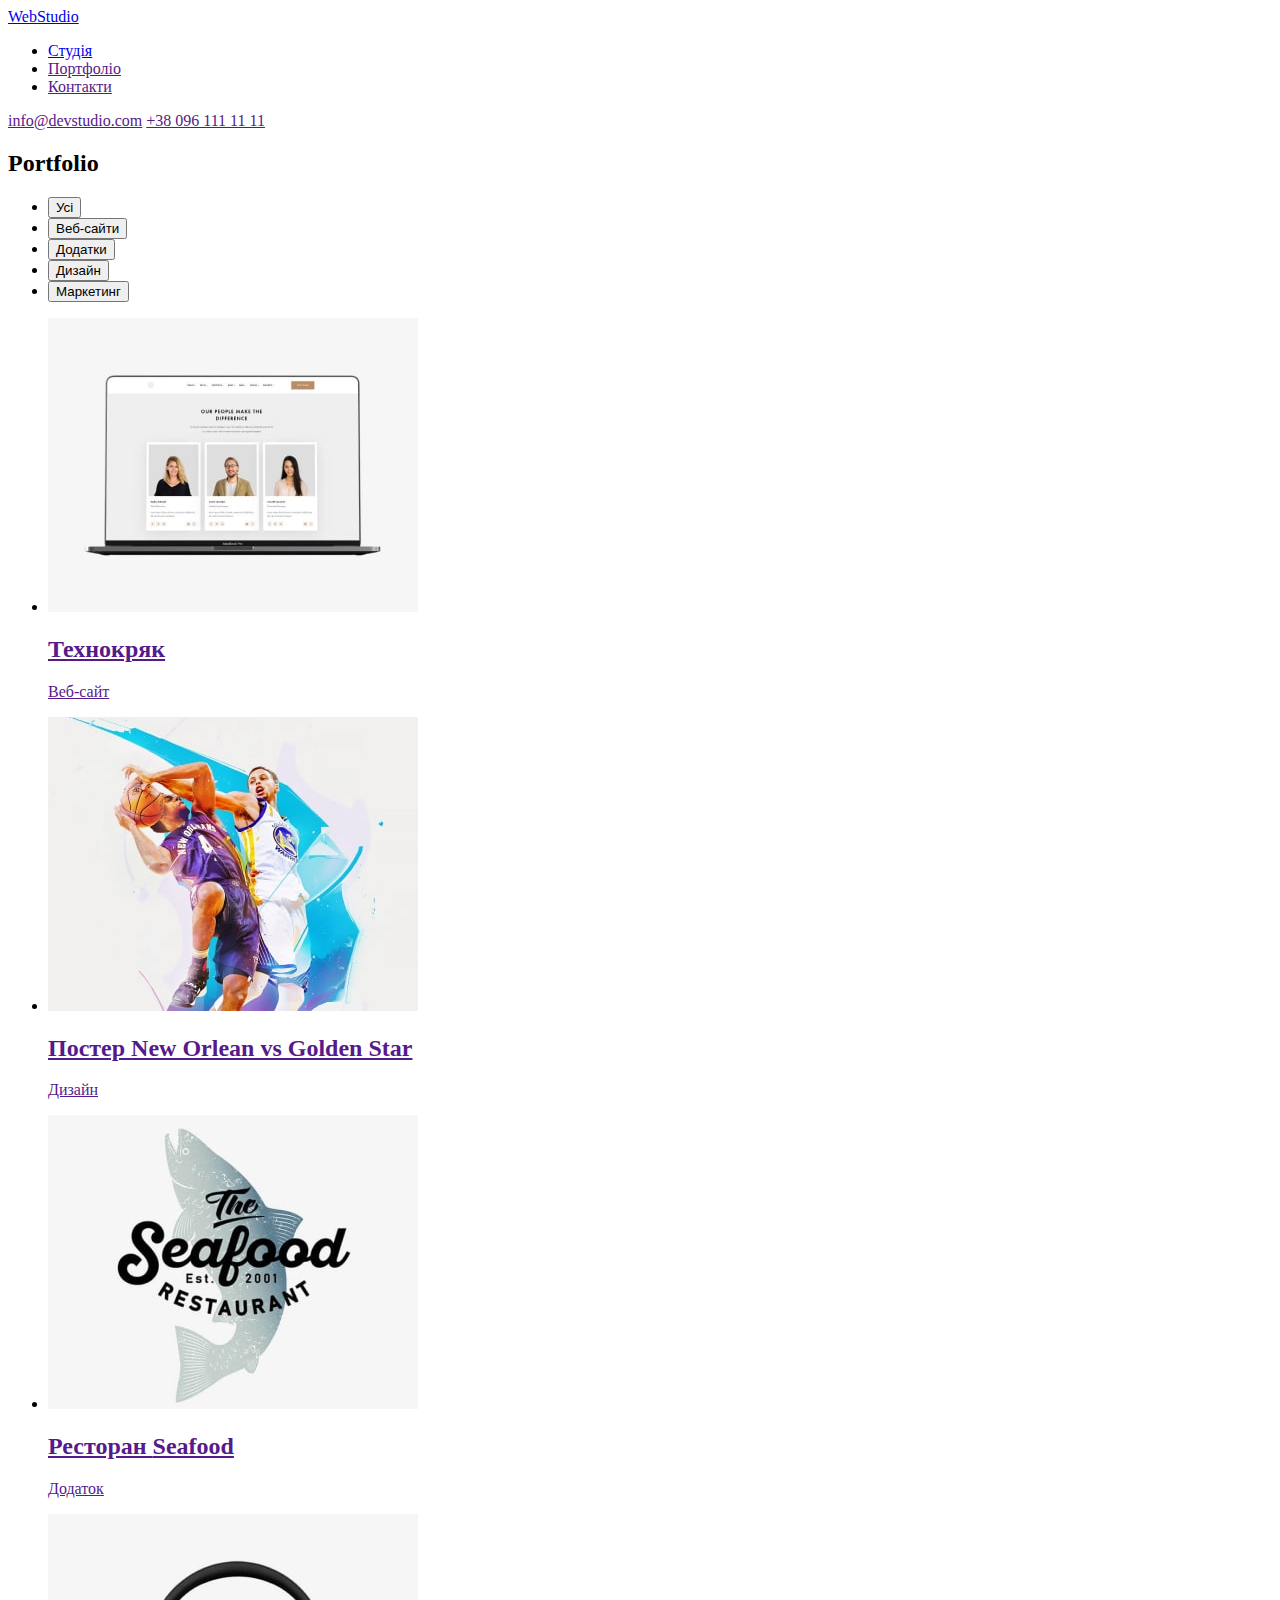
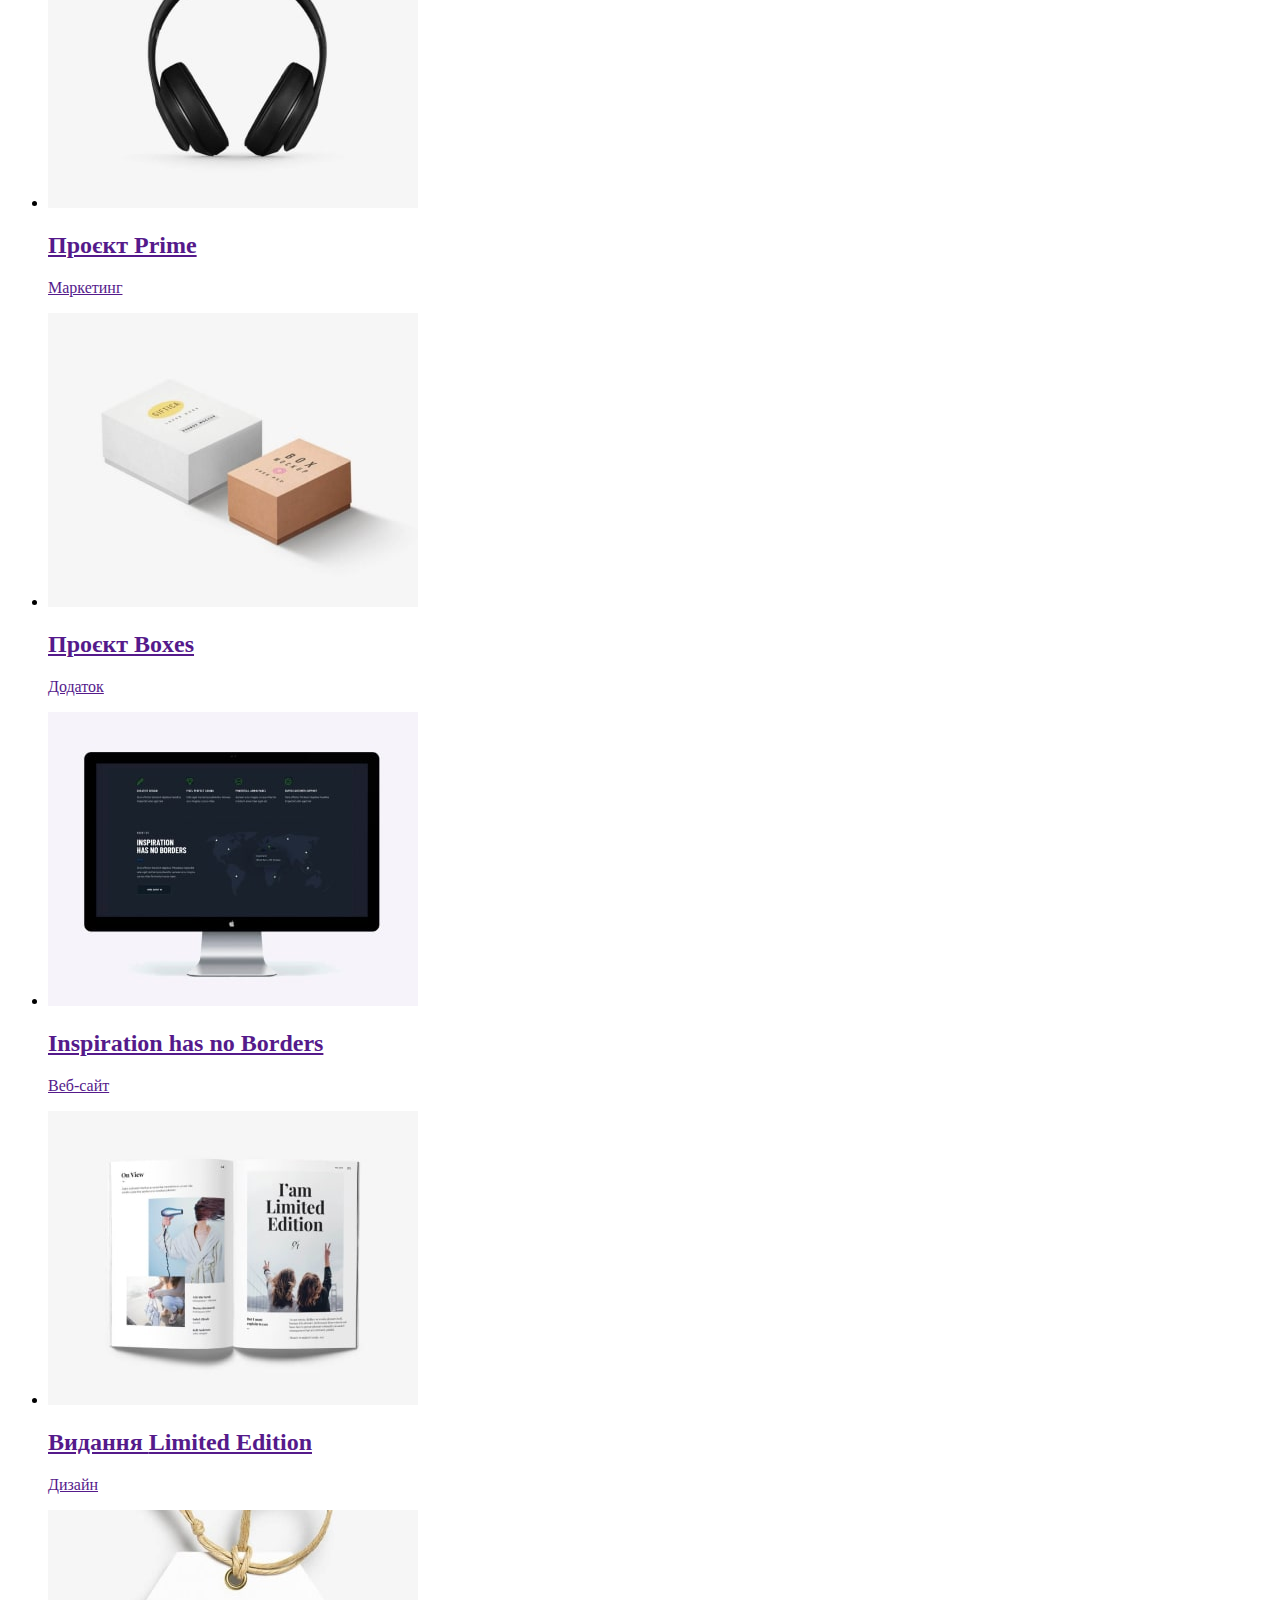
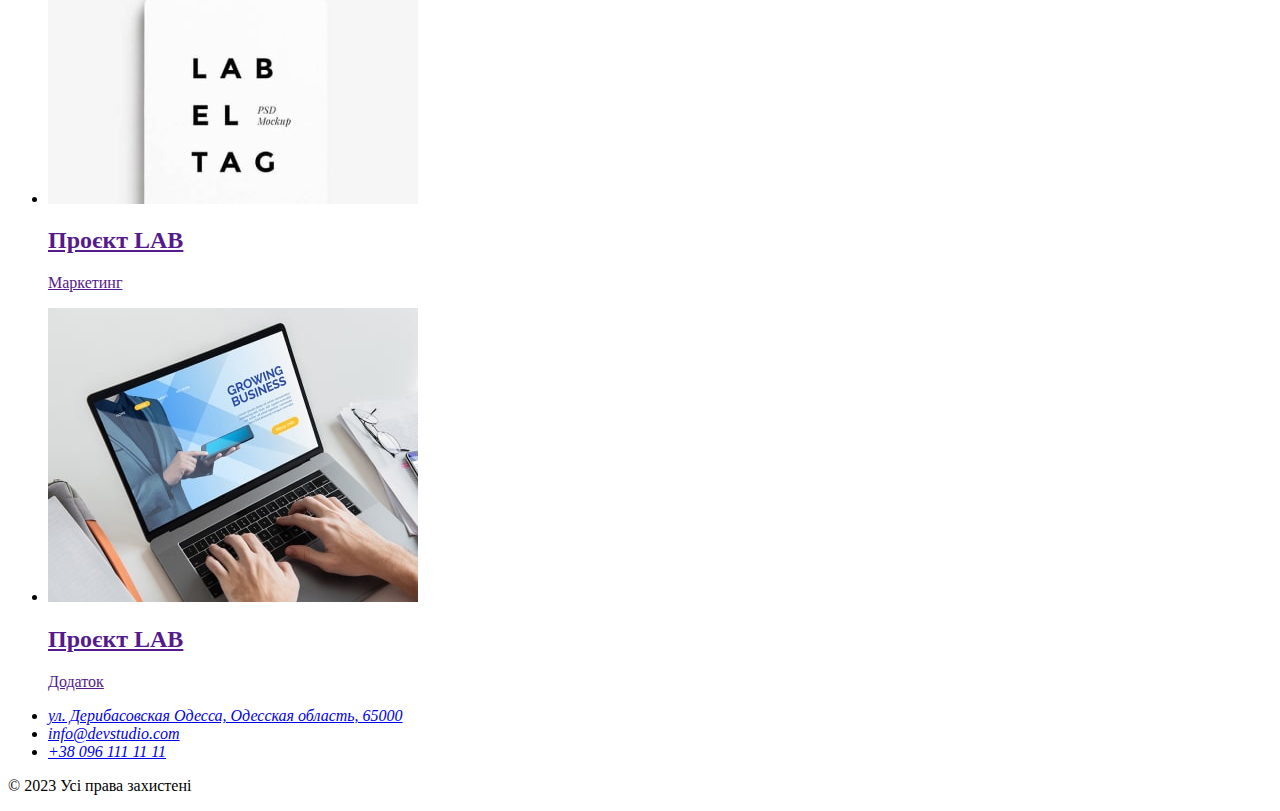
==== portfolio.html @ c4d416fd "Делает секцию Portfolio" ====
<!DOCTYPE html>
<html lang="uk">
  <head>
    <meta charset="UTF-8" />
    <meta http-equiv="X-UA-Compatible" content="IE=edge" />
    <meta name="viewport" content="width=device-width, initial-scale=1.0" />
    <title>Portfolio</title>
    <link rel="preconnect" href="https://fonts.googleapis.com" />
    <link rel="preconnect" href="https://fonts.gstatic.com" crossorigin />
    <link
      href="https://fonts.googleapis.com/css2?family=Raleway:wght@700&family=Roboto:wght@400;500;700;900&display=swap"
      rel="stylesheet"
    />
    <link rel="stylesheet" href="./styles/style.css" />
  </head>
  <body>
    <!-- Header -->
    <header class="header">
      <a href="./index.html">WebStudio</a>
      <nav>
        <ul>
          <li><a href="./index.html">Студія</a></li>
          <li><a href="">Портфоліо</a></li>
          <li><a href="">Контакти</a></li>
        </ul>
      </nav>
      <a href="">info@devstudio.com</a>
      <a href="">+38 096 111 11 11</a>
    </header>
    <!-- Main -->
    <main>
      <section class="portfolio">
        <h2 class="portfolio-title visually-hidden">Portfolio</h2>

        <ul class="portfolio-filter-list list">
          <li class="portfolio-filter-item">
            <button class="portfolio-filter-btn" type="button">Усі</button>
          </li>
          <li class="filter-item">
            <button class="filter-btn" type="button">Веб-сайти</button>
          </li>
          <li class="filter-item">
            <button class="filter-btn" type="button">Додатки</button>
          </li>
          <li class="filter-item">
            <button class="filter-btn" type="button">Дизайн</button>
          </li>
          <li class="filter-item">
            <button class="filter-btn" type="button">Маркетинг</button>
          </li>
        </ul>

        <ul class="portfolio-cards-list">
          <li class="portfolio-cards-item">
            <a href="" class="card-link">
              <img
                src="./images/portfolio/img-1.jpg"
                alt="Технокряк"
                class="card-img"
              />
              <h2 class="card-title">Технокряк</h2>
              <p class="card-text">Веб-сайт</p>
            </a>
          </li>
          <li class="portfolio-cards-item">
            <a href="" class="card-link">
              <img
                src="./images/portfolio/img-2.jpg"
                alt="New Orlean vs Golden Star"
                class="card-img"
              />
              <h2 class="card-title">
                Постер <span lang="en">New Orlean vs Golden Star</span>
              </h2>
              <p class="card-text">Дизайн</p>
            </a>
          </li>
          <li class="portfolio-cards-item">
            <a href="" class="card-link">
              <img
                src="./images/portfolio/img-3.jpg"
                alt="Ресторан Seafood"
                class="card-img"
              />
              <h2 class="card-title">
                Ресторан <span lang="en">Seafood</span>
              </h2>
              <p class="card-text">Додаток</p>
            </a>
          </li>
          <li class="portfolio-cards-item">
            <a href="" class="card-link">
              <img
                src="./images/portfolio/img-4.jpg"
                alt="Prime"
                class="card-img"
              />
              <h2 class="card-title">Проєкт <span lang="en">Prime</span></h2>
              <p class="card-text">Маркетинг</p>
            </a>
          </li>
          <li class="portfolio-cards-item">
            <a href="" class="card-link">
              <img
                src="./images/portfolio/img-5.jpg"
                alt="Проєкт Boxes"
                class="card-img"
              />
              <h2 class="card-title">Проєкт <span lang="en">Boxes</span></h2>
              <p class="card-text">Додаток</p>
            </a>
          </li>
          <li class="portfolio-cards-item">
            <a href="" class="card-link">
              <img
                src="./images/portfolio/img-6.jpg"
                alt="Inspiration has no Borders"
                class="card-img"
              />
              <h2 class="card-title">
                <span lang="en">Inspiration has no Borders</span>
              </h2>
              <p class="card-text">Веб-сайт</p>
            </a>
          </li>
          <li class="portfolio-cards-item">
            <a href="" class="card-link">
              <img
                src="./images/portfolio/img-7.jpg"
                alt="Видання Limited Edition"
                class="card-img"
              />
              <h2 class="card-title">
                Видання <span lang="en">Limited Edition</span>
              </h2>
              <p class="card-text">Дизайн</p>
            </a>
          </li>
          <li class="portfolio-cards-item">
            <a href="" class="card-link">
              <img
                src="./images/portfolio/img-8.jpg"
                alt="Проєкт LAB"
                class="card-img"
              />
              <h2 class="card-title">Проєкт <span lang="en">LAB</span></h2>
              <p class="card-text">Маркетинг</p>
            </a>
          </li>
          <li class="portfolio-cards-item">
            <a href="" class="card-link">
              <img
                src="./images/portfolio/img-9.jpg"
                alt="Проєкт LAB"
                class="card-img"
              />
              <h2 class="card-title"><span lang="en">Проєкт LAB</span></h2>
              <p class="card-text">Додаток</p>
            </a>
          </li>
        </ul>
      </section>
    </main>
    <!-- Footer -->
    <footer class="footer">
      <address>
        <ul>
          <li>
            <a
              href="https://goo.gl/maps/cPwKgXEgkE8QsZHY8?coh=178573&entry=tt"
              target="_blank"
              rel="noopener noreferrer nofollow"
              >ул. Дерибасовская Одесса, Одесская область, 65000</a
            >
          </li>
          <li><a href="mailto:info@devstudio.com">info@devstudio.com</a></li>
          <li><a href="tel:+380961111111">+38 096 111 11 11</a></li>
        </ul>
      </address>
      <p>&#169; 2023 Усі права захистені</p>
    </footer>
  </body>
</html>
---- styles/style.css ----

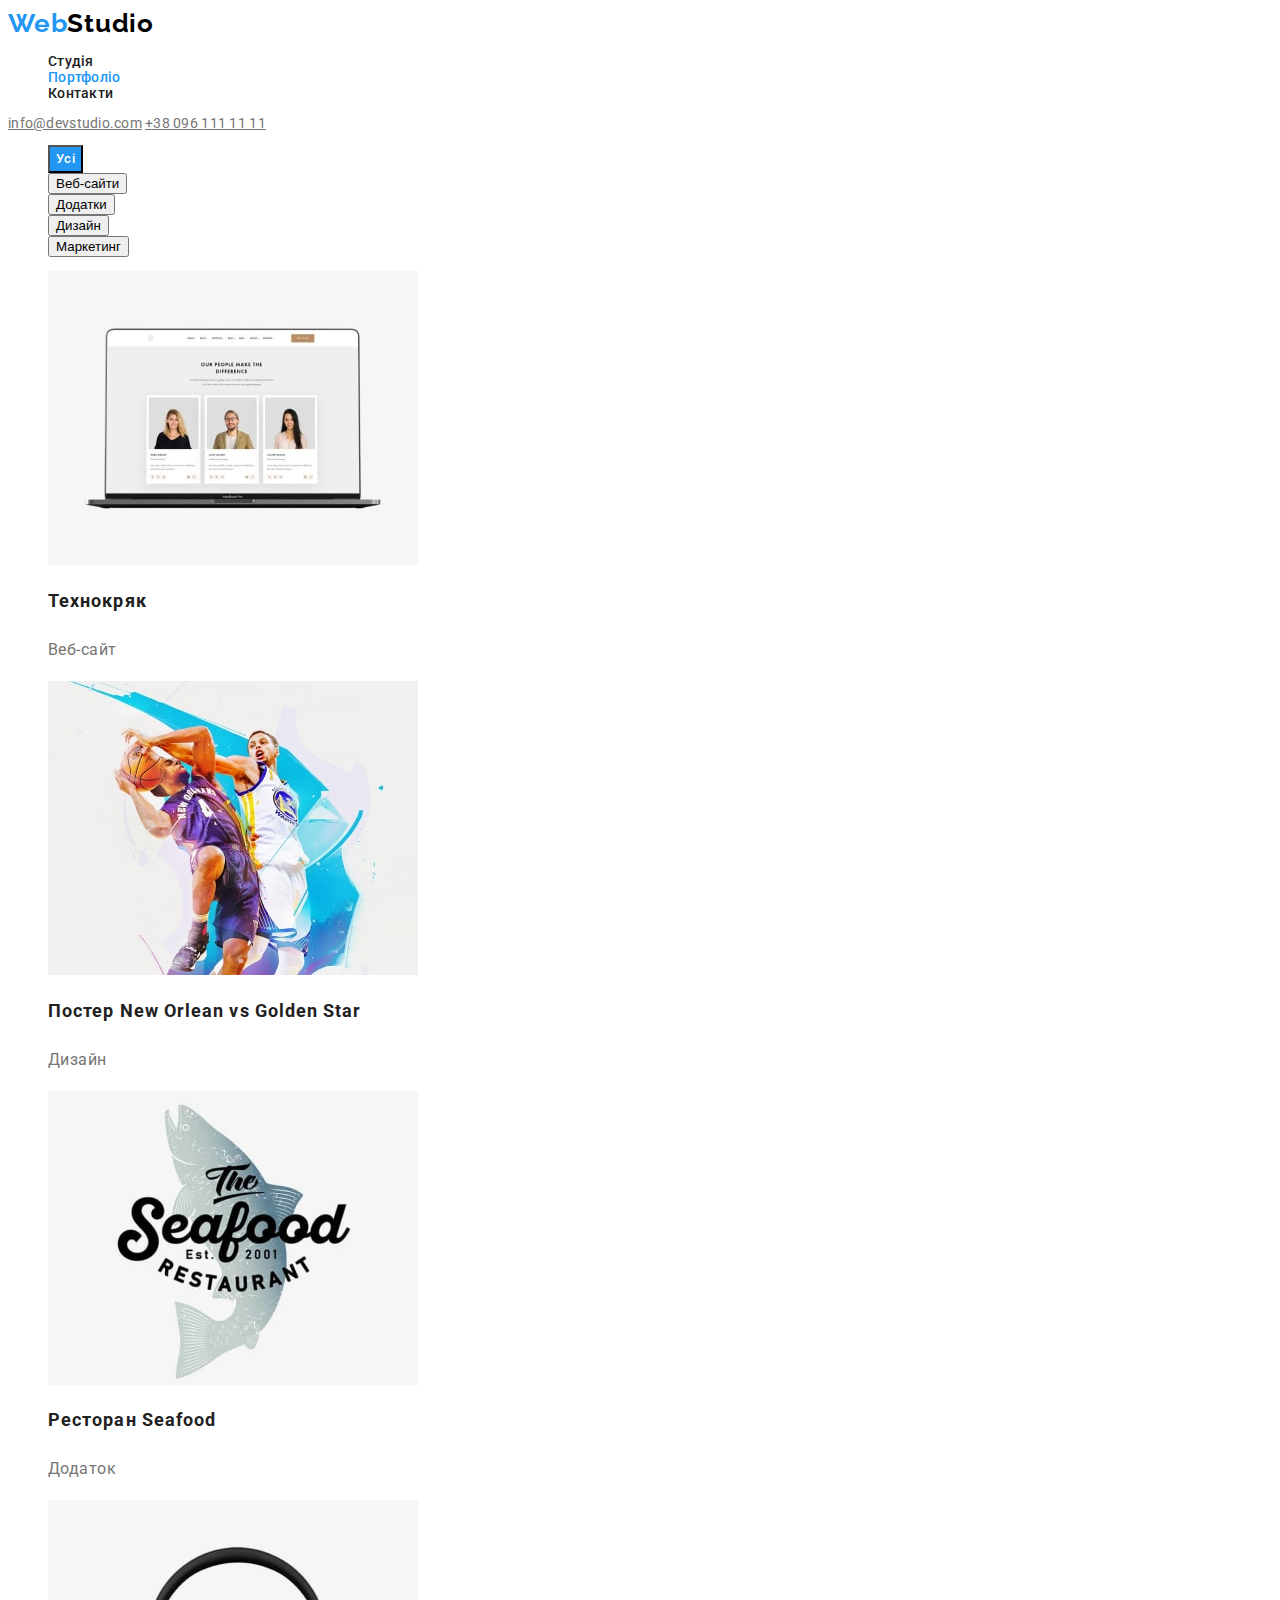
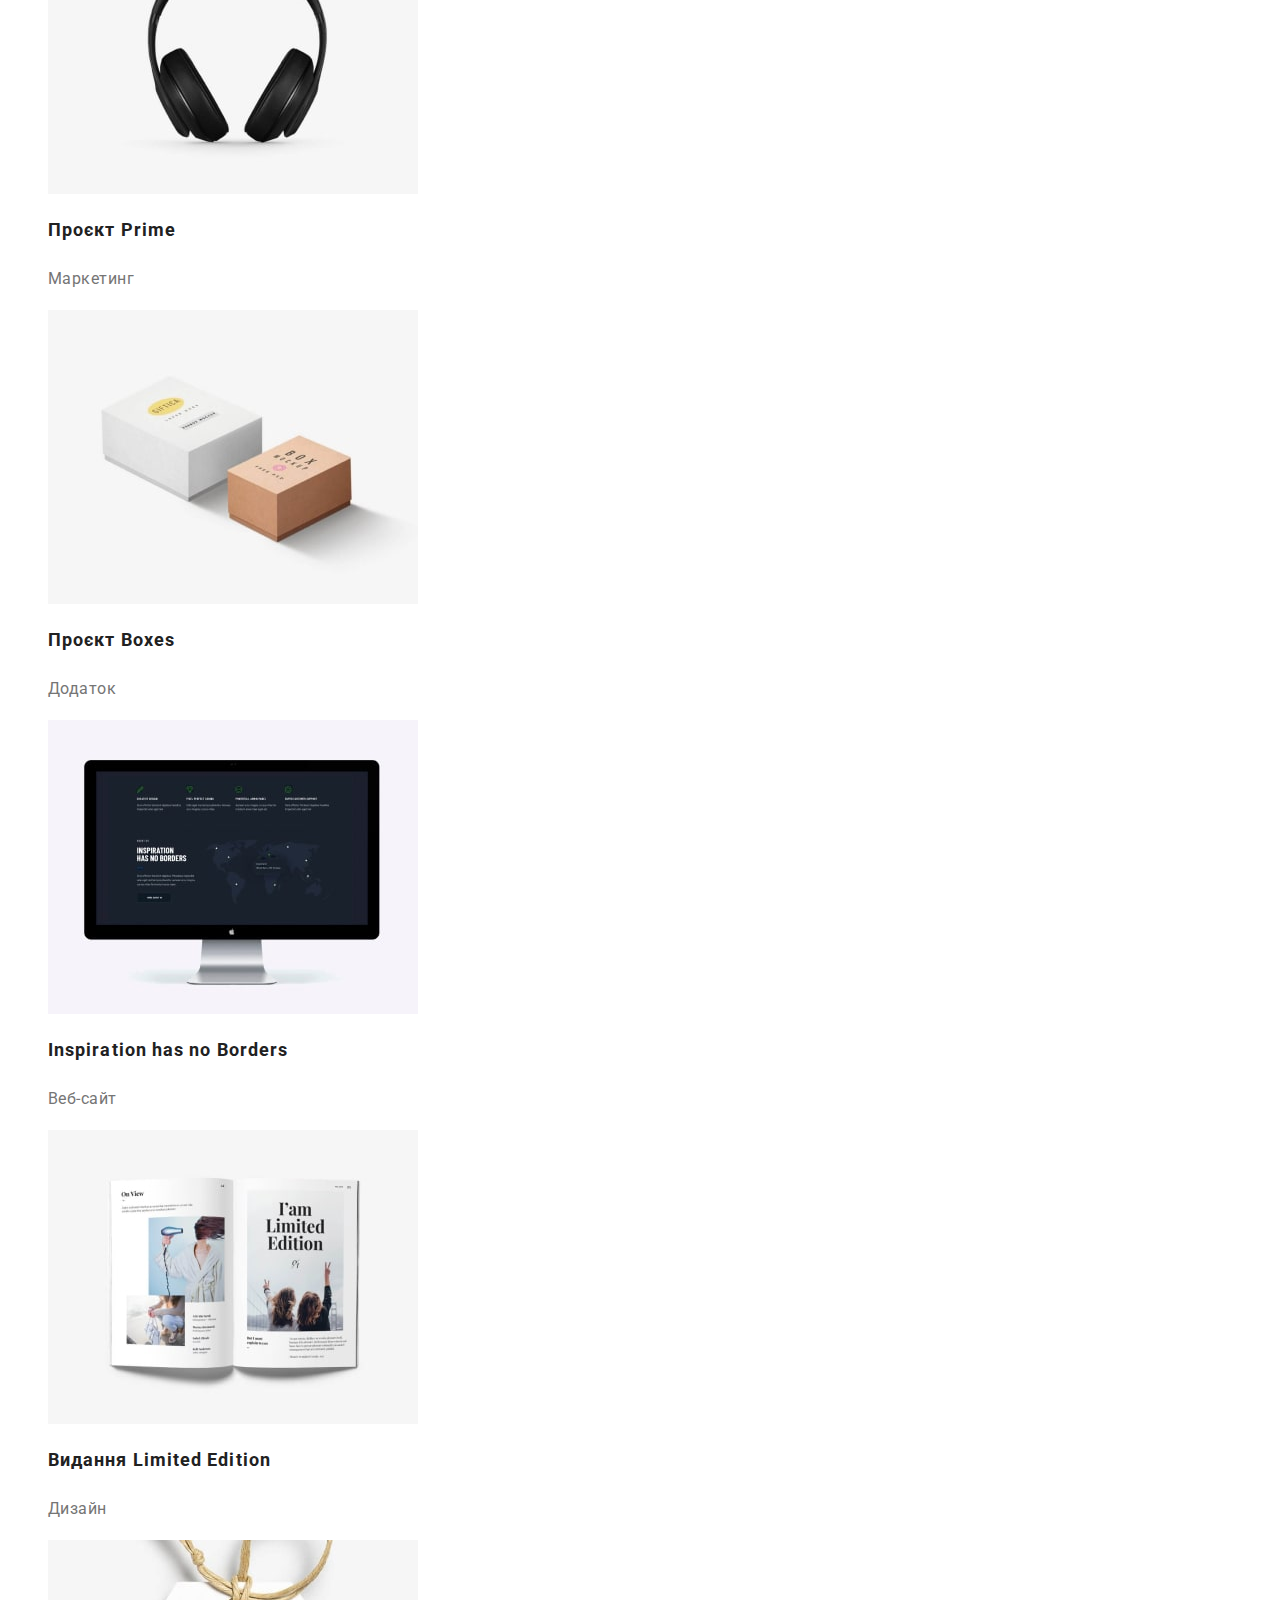
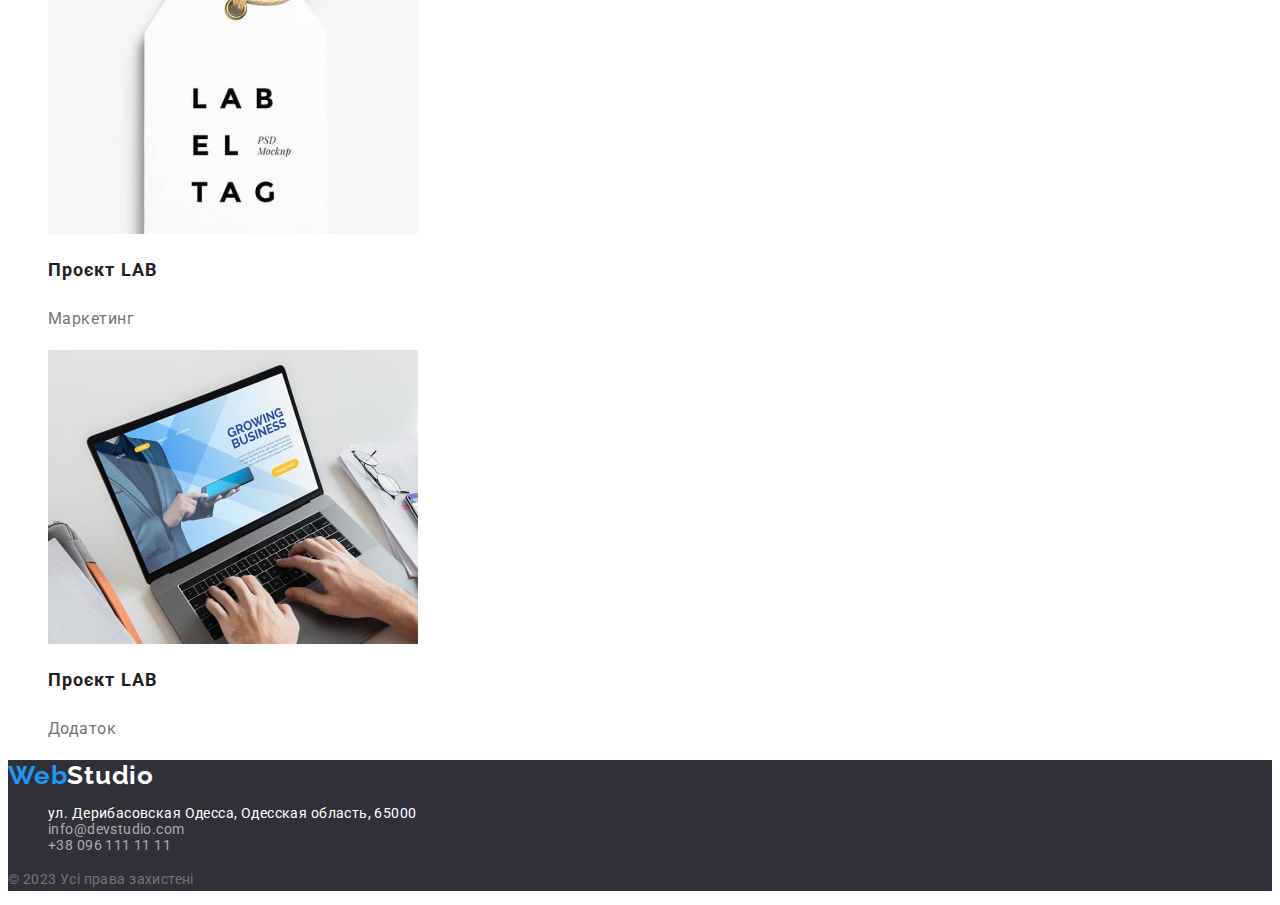
==== commit 9949c1e2: "end mod-2" ====
--- a/portfolio.html
+++ b/portfolio.html
@@ -16,16 +16,28 @@
   <body>
     <!-- Header -->
     <header class="header">
-      <a href="./index.html">WebStudio</a>
-      <nav>
-        <ul>
-          <li><a href="./index.html">Студія</a></li>
-          <li><a href="">Портфоліо</a></li>
-          <li><a href="">Контакти</a></li>
+      <a class="header-logo logo link" href="./index.html"
+        ><span class="logo-accent">Web</span>Studio</a
+      >
+      <nav class="nav">
+        <ul class="nav-list list">
+          <li class="nav-list-item">
+            <a class="nav-list-link link" href="./index.html">Студія</a>
+          </li>
+          <li class="nav-list-item">
+            <a class="nav-list-link link current" href="./portfolio.html"
+              >Портфоліо</a
+            >
+          </li>
+          <li class="nav-list-item">
+            <a class="nav-list-link link" href="">Контакти</a>
+          </li>
         </ul>
       </nav>
-      <a href="">info@devstudio.com</a>
-      <a href="">+38 096 111 11 11</a>
+      <a class="header-link" href="mailto:info@devstudio.com"
+        >info@devstudio.com</a
+      >
+      <a class="header-link" href="tel:+380961111111">+38 096 111 11 11</a>
     </header>
     <!-- Main -->
     <main>
@@ -34,7 +46,9 @@
 
         <ul class="portfolio-filter-list list">
           <li class="portfolio-filter-item">
-            <button class="portfolio-filter-btn" type="button">Усі</button>
+            <button class="portfolio-filter-btn active" type="button">
+              Усі
+            </button>
           </li>
           <li class="filter-item">
             <button class="filter-btn" type="button">Веб-сайти</button>
@@ -50,24 +64,28 @@
           </li>
         </ul>
 
-        <ul class="portfolio-cards-list">
-          <li class="portfolio-cards-item">
-            <a href="" class="card-link">
+        <ul class="portfolio-cards-list list">
+          <li class="portfolio-cards-item">
+            <a href="" class="card-link link">
               <img
                 src="./images/portfolio/img-1.jpg"
                 alt="Технокряк"
                 class="card-img"
+                width="370"
+                height="294"
               />
               <h2 class="card-title">Технокряк</h2>
               <p class="card-text">Веб-сайт</p>
             </a>
           </li>
           <li class="portfolio-cards-item">
-            <a href="" class="card-link">
+            <a href="" class="card-link link">
               <img
                 src="./images/portfolio/img-2.jpg"
                 alt="New Orlean vs Golden Star"
                 class="card-img"
+                width="370"
+                height="294"
               />
               <h2 class="card-title">
                 Постер <span lang="en">New Orlean vs Golden Star</span>
@@ -76,11 +94,13 @@
             </a>
           </li>
           <li class="portfolio-cards-item">
-            <a href="" class="card-link">
+            <a href="" class="card-link link">
               <img
                 src="./images/portfolio/img-3.jpg"
                 alt="Ресторан Seafood"
                 class="card-img"
+                width="370"
+                height="294"
               />
               <h2 class="card-title">
                 Ресторан <span lang="en">Seafood</span>
@@ -89,33 +109,39 @@
             </a>
           </li>
           <li class="portfolio-cards-item">
-            <a href="" class="card-link">
+            <a href="" class="card-link link">
               <img
                 src="./images/portfolio/img-4.jpg"
                 alt="Prime"
                 class="card-img"
+                width="370"
+                height="294"
               />
               <h2 class="card-title">Проєкт <span lang="en">Prime</span></h2>
               <p class="card-text">Маркетинг</p>
             </a>
           </li>
           <li class="portfolio-cards-item">
-            <a href="" class="card-link">
+            <a href="" class="card-link link">
               <img
                 src="./images/portfolio/img-5.jpg"
                 alt="Проєкт Boxes"
                 class="card-img"
+                width="370"
+                height="294"
               />
               <h2 class="card-title">Проєкт <span lang="en">Boxes</span></h2>
               <p class="card-text">Додаток</p>
             </a>
           </li>
           <li class="portfolio-cards-item">
-            <a href="" class="card-link">
+            <a href="" class="card-link link">
               <img
                 src="./images/portfolio/img-6.jpg"
                 alt="Inspiration has no Borders"
                 class="card-img"
+                width="370"
+                height="294"
               />
               <h2 class="card-title">
                 <span lang="en">Inspiration has no Borders</span>
@@ -124,11 +150,13 @@
             </a>
           </li>
           <li class="portfolio-cards-item">
-            <a href="" class="card-link">
+            <a href="" class="card-link link">
               <img
                 src="./images/portfolio/img-7.jpg"
                 alt="Видання Limited Edition"
                 class="card-img"
+                width="370"
+                height="294"
               />
               <h2 class="card-title">
                 Видання <span lang="en">Limited Edition</span>
@@ -137,22 +165,26 @@
             </a>
           </li>
           <li class="portfolio-cards-item">
-            <a href="" class="card-link">
+            <a href="" class="card-link link">
               <img
                 src="./images/portfolio/img-8.jpg"
                 alt="Проєкт LAB"
                 class="card-img"
+                width="370"
+                height="294"
               />
               <h2 class="card-title">Проєкт <span lang="en">LAB</span></h2>
               <p class="card-text">Маркетинг</p>
             </a>
           </li>
           <li class="portfolio-cards-item">
-            <a href="" class="card-link">
+            <a href="" class="card-link link">
               <img
                 src="./images/portfolio/img-9.jpg"
                 alt="Проєкт LAB"
                 class="card-img"
+                width="370"
+                height="294"
               />
               <h2 class="card-title"><span lang="en">Проєкт LAB</span></h2>
               <p class="card-text">Додаток</p>
@@ -163,21 +195,33 @@
     </main>
     <!-- Footer -->
     <footer class="footer">
-      <address>
-        <ul>
-          <li>
+      <a class="footer-logo logo link" href="./index.html"
+        ><span class="logo-accent">Web</span>Studio</a
+      >
+      <address class="footer-address">
+        <ul class="footer-address-list list">
+          <li class="footer-address-item">
             <a
+              class="footer-address-link to-map link"
               href="https://goo.gl/maps/cPwKgXEgkE8QsZHY8?coh=178573&entry=tt"
               target="_blank"
               rel="noopener noreferrer nofollow"
               >ул. Дерибасовская Одесса, Одесская область, 65000</a
             >
           </li>
-          <li><a href="mailto:info@devstudio.com">info@devstudio.com</a></li>
-          <li><a href="tel:+380961111111">+38 096 111 11 11</a></li>
+          <li class="footer-address-item">
+            <a class="footer-address-link link" href="mailto:info@devstudio.com"
+              >info@devstudio.com</a
+            >
+          </li>
+          <li class="footer-address-item">
+            <a class="footer-address-link link" href="tel:+380961111111"
+              >+38 096 111 11 11</a
+            >
+          </li>
         </ul>
       </address>
-      <p>&#169; 2023 Усі права захистені</p>
+      <p class="footer-copy">&#169; 2023 Усі права захистені</p>
     </footer>
   </body>
 </html>
--- a/styles/style.css
+++ b/styles/style.css
@@ -1 +1,262 @@
-
+:root {
+  /* font-family */
+
+  --primery-font-family: 'Roboto', sans-serif;
+  --secondaryfont-family: 'Raleway', sans-serif;
+  /* Btn */
+
+  --first-text-btn-color: #ffffff;
+  --second-text-btn-color: #212121;
+
+  /* Text-color */
+
+  --primery-text-color: #757575;
+  --secondary-text-color: rgba(255, 255, 255, 0.6);
+  --rare-text-color: #ffffff;
+
+  /* Heading */
+  --primery-heading-color: #212121;
+  --secondary-heading: #ffffff;
+
+  /* background */
+  --primery-bg: #ffffff;
+  --secondary-bg: #f5f4fa;
+  --footer-bg: #2f303a;
+
+  /* accent */
+
+  --accent-text-color: #2196f3;
+  --accent-logo-text: #2196f3;
+  --accent: #2196f3;
+  --accent-logo-black: #000000;
+}
+
+html {
+  font-size: 62.5%;
+}
+
+body {
+  font-family: var(--primery-font-family);
+  font-size: 1.4rem;
+}
+
+.visually-hidden {
+  position: absolute;
+  white-space: nowrap;
+  width: 1px;
+  height: 1px;
+  margin: -1px;
+  padding: 0;
+  overflow: hidden;
+  border: 0;
+  clip: rect(0 0 0 0);
+  clip-path: inset(50%);
+}
+
+.list {
+  list-style: none;
+}
+
+.link {
+  text-decoration: none;
+}
+
+.logo {
+  font-family: 'Raleway';
+
+  font-weight: 700;
+  font-size: 2.6rem;
+  line-height: calc(3.1 / 2.6);
+  letter-spacing: 0.03em;
+}
+
+.logo-accent {
+  color: var(--accent-logo-text);
+}
+
+.title {
+  font-size: 3.6rem;
+  line-height: calc(4.2 / 3.6);
+  text-align: center;
+  letter-spacing: 0.03em;
+
+  color: var(--primery-heading-color);
+}
+
+/* Header */
+
+.header-logo {
+  color: var(--accent-logo-black);
+}
+
+.nav-list-link {
+  font-weight: 500;
+
+  line-height: calc(1.6 / 1.4);
+  letter-spacing: 0.02em;
+
+  color: var(--primery-heading-color);
+}
+.nav-list-link.current {
+  color: var(--accent-text-color);
+}
+
+.nav-list-link:hover,
+.nav-list-link:focus {
+  color: var(--accent-text-color);
+}
+
+.header-link {
+  line-height: calc(1.6 / 1.4);
+  letter-spacing: 0.02em;
+  color: var(--primery-text-color);
+}
+
+.header-link:hover,
+.header-link:focus {
+  color: var(--accent-text-color);
+}
+
+/* Hero */
+
+.hero {
+  background-color: #333;
+}
+
+.hero-title {
+  font-weight: 900;
+  font-size: 4.4rem;
+  line-height: calc(6 / 4.4);
+
+  text-align: center;
+  letter-spacing: 0.06em;
+  text-transform: uppercase;
+
+  color: var(--rare-text-color);
+}
+
+.hero-btn {
+  font-family: var(--primery-font-family);
+
+  font-weight: 700;
+  font-size: 1.6rem;
+  line-height: calc(3 / 1.6);
+  /* identical to box height, or 188% */
+
+  letter-spacing: 0.06em;
+
+  color: #ffffff;
+  background-color: var(--accent);
+  box-shadow: 0px 4px 4px rgba(0, 0, 0, 0.15);
+  border-radius: 4px;
+}
+
+/* Peculiarities */
+
+.peculiarities-item-title {
+  font-size: 1.4rem;
+  line-height: calc(1.6 / 1.4);
+  letter-spacing: 0.03em;
+  text-transform: uppercase;
+
+  color: var(--primery-heading-color);
+}
+
+.peculiarities-item-text {
+  line-height: calc(2.4 / 1.4);
+  letter-spacing: 0.03em;
+  color: var(--primery-text-color);
+}
+
+/*  Business*/
+
+/* Team */
+
+.team-item-title {
+  font-weight: 500;
+  font-size: 1.6rem;
+  line-height: calc(1.9 / 1.6);
+
+  text-align: center;
+  letter-spacing: 0.03em;
+
+  color: var(--primery-heading-color);
+}
+.team-item-text {
+  font-size: 1.6rem;
+  line-height: calc(1.9 / 1.6);
+
+  text-align: center;
+  letter-spacing: 0.03em;
+
+  color: var(--primery-text-color);
+}
+
+/* Footer */
+
+.footer {
+  background-color: var(--footer-bg);
+}
+
+.footer-logo {
+  color: var(--rare-text-color);
+}
+
+.footer-address-link {
+  font-style: normal;
+  line-height: calc(2.4 / 1.4rem);
+
+  letter-spacing: 0.03em;
+
+  color: #ffffff99;
+}
+.footer-address-link.to-map {
+  color: var(--rare-text-color);
+}
+
+.footer-address-link:hover,
+.footer-address-link:focus {
+  color: var(--accent);
+}
+
+.footer-copy {
+  line-height: calc(2.4 / 1.4);
+  letter-spacing: 0.03em;
+  color: var(--primery-text-color);
+}
+
+/* =======Portfolio================ */
+.portfolio-filter-btn {
+  font-family: inherit;
+
+  font-weight: 500;
+  font-size: 1.6;
+  line-height: calc(2.6 / 1.6);
+
+  text-align: center;
+  letter-spacing: 0.03em;
+
+  color: var(--second-text-btn-color);
+}
+
+.portfolio-filter-btn.active {
+  background-color: var(--accent);
+  color: var(--first-text-btn-color);
+}
+
+.card-title {
+  font-size: 1.8rem;
+  line-height: calc(3.6 / 1.8);
+
+  letter-spacing: 0.06em;
+
+  color: var(--primery-heading-color);
+}
+.card-text {
+  font-size: 1.6rem;
+  line-height: calc(3 / 1.6);
+
+  letter-spacing: 0.03em;
+
+  color: var(--primery-text-color);
+}
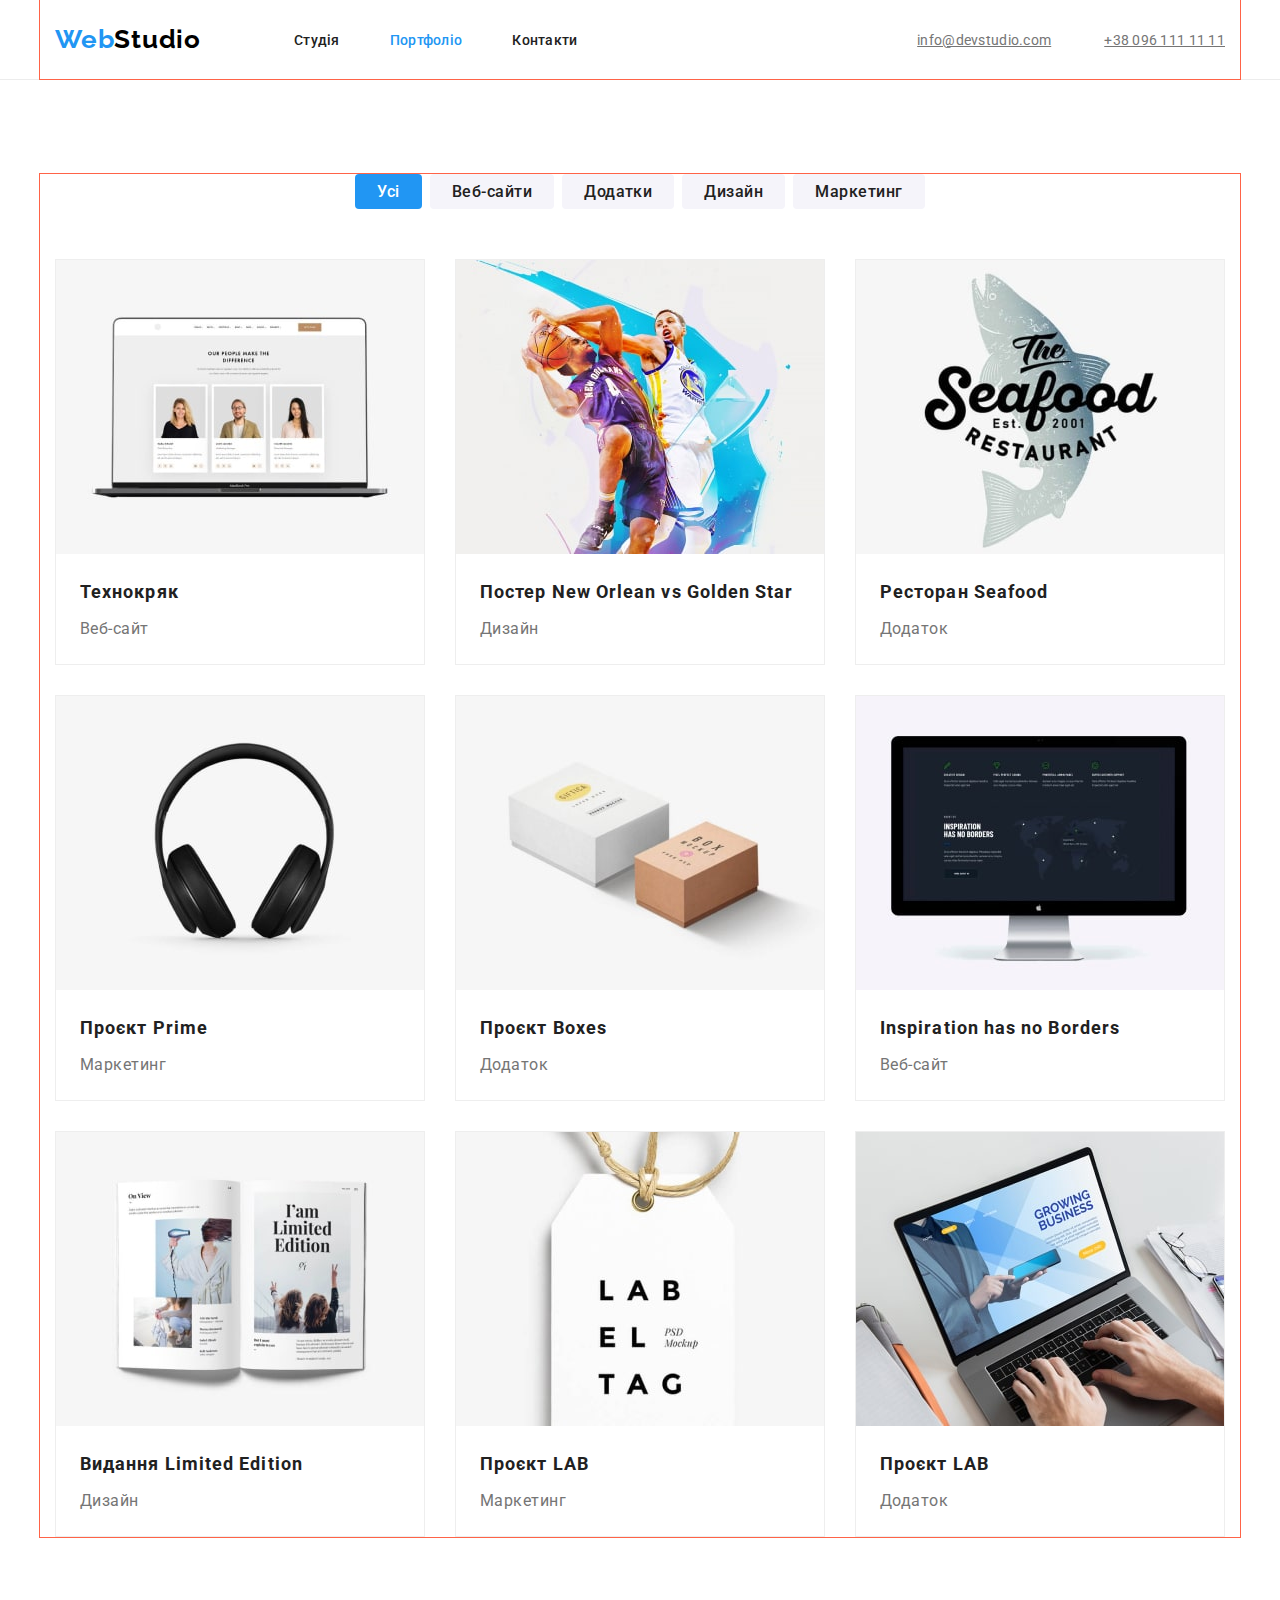
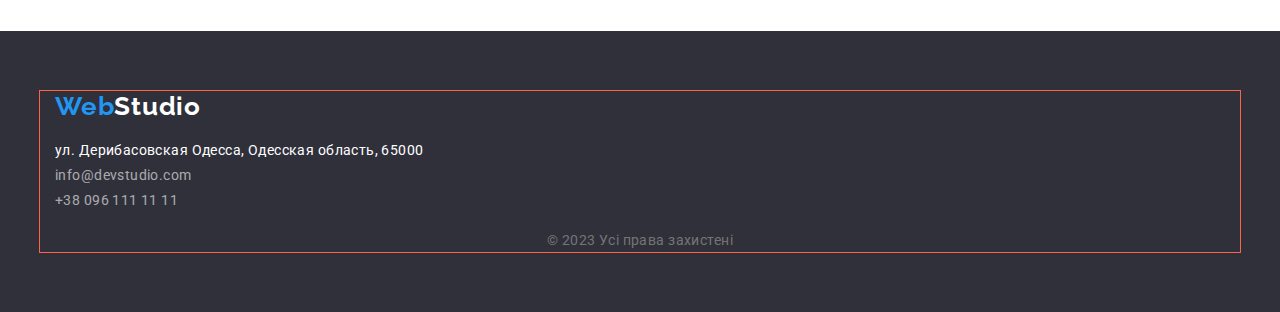
==== commit 38f8a9af: "end mod-3" ====
--- a/portfolio.html
+++ b/portfolio.html
@@ -16,212 +16,244 @@
   <body>
     <!-- Header -->
     <header class="header">
-      <a class="header-logo logo link" href="./index.html"
-        ><span class="logo-accent">Web</span>Studio</a
-      >
-      <nav class="nav">
-        <ul class="nav-list list">
-          <li class="nav-list-item">
-            <a class="nav-list-link link" href="./index.html">Студія</a>
-          </li>
-          <li class="nav-list-item">
-            <a class="nav-list-link link current" href="./portfolio.html"
-              >Портфоліо</a
-            >
-          </li>
-          <li class="nav-list-item">
-            <a class="nav-list-link link" href="">Контакти</a>
-          </li>
-        </ul>
-      </nav>
-      <a class="header-link" href="mailto:info@devstudio.com"
-        >info@devstudio.com</a
-      >
-      <a class="header-link" href="tel:+380961111111">+38 096 111 11 11</a>
+      <div class="container header-container">
+        <a class="header-logo logo link" href="./index.html"
+          ><span class="logo-accent">Web</span>Studio</a
+        >
+        <nav class="nav">
+          <ul class="nav-list list">
+            <li class="nav-list-item">
+              <a class="nav-list-link link" href="./index.html">Студія</a>
+            </li>
+            <li class="nav-list-item">
+              <a class="nav-list-link link current" href="./portfolio.html"
+                >Портфоліо</a
+              >
+            </li>
+            <li class="nav-list-item">
+              <a class="nav-list-link link" href="">Контакти</a>
+            </li>
+          </ul>
+        </nav>
+        <div class="header-connect">
+          <a class="header-link" href="mailto:info@devstudio.com"
+            >info@devstudio.com</a
+          >
+          <a class="header-link" href="tel:+380961111111">+38 096 111 11 11</a>
+        </div>
+      </div>
     </header>
     <!-- Main -->
     <main>
       <section class="portfolio">
-        <h2 class="portfolio-title visually-hidden">Portfolio</h2>
+        <div class="container">
+          <h2 class="portfolio-title visually-hidden">Portfolio</h2>
 
-        <ul class="portfolio-filter-list list">
-          <li class="portfolio-filter-item">
-            <button class="portfolio-filter-btn active" type="button">
-              Усі
-            </button>
-          </li>
-          <li class="filter-item">
-            <button class="filter-btn" type="button">Веб-сайти</button>
-          </li>
-          <li class="filter-item">
-            <button class="filter-btn" type="button">Додатки</button>
-          </li>
-          <li class="filter-item">
-            <button class="filter-btn" type="button">Дизайн</button>
-          </li>
-          <li class="filter-item">
-            <button class="filter-btn" type="button">Маркетинг</button>
-          </li>
-        </ul>
+          <ul class="portfolio-filter-list list">
+            <li class="portfolio-filter-item">
+              <button class="filter-btn active" type="button">Усі</button>
+            </li>
+            <li class="filter-item">
+              <button class="filter-btn" type="button">Веб-сайти</button>
+            </li>
+            <li class="filter-item">
+              <button class="filter-btn" type="button">Додатки</button>
+            </li>
+            <li class="filter-item">
+              <button class="filter-btn" type="button">Дизайн</button>
+            </li>
+            <li class="filter-item">
+              <button class="filter-btn" type="button">Маркетинг</button>
+            </li>
+          </ul>
 
-        <ul class="portfolio-cards-list list">
-          <li class="portfolio-cards-item">
-            <a href="" class="card-link link">
-              <img
-                src="./images/portfolio/img-1.jpg"
-                alt="Технокряк"
-                class="card-img"
-                width="370"
-                height="294"
-              />
-              <h2 class="card-title">Технокряк</h2>
-              <p class="card-text">Веб-сайт</p>
-            </a>
-          </li>
-          <li class="portfolio-cards-item">
-            <a href="" class="card-link link">
-              <img
-                src="./images/portfolio/img-2.jpg"
-                alt="New Orlean vs Golden Star"
-                class="card-img"
-                width="370"
-                height="294"
-              />
-              <h2 class="card-title">
-                Постер <span lang="en">New Orlean vs Golden Star</span>
-              </h2>
-              <p class="card-text">Дизайн</p>
-            </a>
-          </li>
-          <li class="portfolio-cards-item">
-            <a href="" class="card-link link">
-              <img
-                src="./images/portfolio/img-3.jpg"
-                alt="Ресторан Seafood"
-                class="card-img"
-                width="370"
-                height="294"
-              />
-              <h2 class="card-title">
-                Ресторан <span lang="en">Seafood</span>
-              </h2>
-              <p class="card-text">Додаток</p>
-            </a>
-          </li>
-          <li class="portfolio-cards-item">
-            <a href="" class="card-link link">
-              <img
-                src="./images/portfolio/img-4.jpg"
-                alt="Prime"
-                class="card-img"
-                width="370"
-                height="294"
-              />
-              <h2 class="card-title">Проєкт <span lang="en">Prime</span></h2>
-              <p class="card-text">Маркетинг</p>
-            </a>
-          </li>
-          <li class="portfolio-cards-item">
-            <a href="" class="card-link link">
-              <img
-                src="./images/portfolio/img-5.jpg"
-                alt="Проєкт Boxes"
-                class="card-img"
-                width="370"
-                height="294"
-              />
-              <h2 class="card-title">Проєкт <span lang="en">Boxes</span></h2>
-              <p class="card-text">Додаток</p>
-            </a>
-          </li>
-          <li class="portfolio-cards-item">
-            <a href="" class="card-link link">
-              <img
-                src="./images/portfolio/img-6.jpg"
-                alt="Inspiration has no Borders"
-                class="card-img"
-                width="370"
-                height="294"
-              />
-              <h2 class="card-title">
-                <span lang="en">Inspiration has no Borders</span>
-              </h2>
-              <p class="card-text">Веб-сайт</p>
-            </a>
-          </li>
-          <li class="portfolio-cards-item">
-            <a href="" class="card-link link">
-              <img
-                src="./images/portfolio/img-7.jpg"
-                alt="Видання Limited Edition"
-                class="card-img"
-                width="370"
-                height="294"
-              />
-              <h2 class="card-title">
-                Видання <span lang="en">Limited Edition</span>
-              </h2>
-              <p class="card-text">Дизайн</p>
-            </a>
-          </li>
-          <li class="portfolio-cards-item">
-            <a href="" class="card-link link">
-              <img
-                src="./images/portfolio/img-8.jpg"
-                alt="Проєкт LAB"
-                class="card-img"
-                width="370"
-                height="294"
-              />
-              <h2 class="card-title">Проєкт <span lang="en">LAB</span></h2>
-              <p class="card-text">Маркетинг</p>
-            </a>
-          </li>
-          <li class="portfolio-cards-item">
-            <a href="" class="card-link link">
-              <img
-                src="./images/portfolio/img-9.jpg"
-                alt="Проєкт LAB"
-                class="card-img"
-                width="370"
-                height="294"
-              />
-              <h2 class="card-title"><span lang="en">Проєкт LAB</span></h2>
-              <p class="card-text">Додаток</p>
-            </a>
-          </li>
-        </ul>
+          <ul class="portfolio-cards-list list">
+            <li class="portfolio-cards-item">
+              <a href="" class="card-link link">
+                <img
+                  src="./images/portfolio/img-1.jpg"
+                  alt="Технокряк"
+                  class="card-img"
+                  width="370"
+                  height="294"
+                />
+                <div class="cards-wrap">
+                  <h2 class="card-title">Технокряк</h2>
+                  <p class="card-text">Веб-сайт</p>
+                </div>
+              </a>
+            </li>
+            <li class="portfolio-cards-item">
+              <a href="" class="card-link link">
+                <img
+                  src="./images/portfolio/img-2.jpg"
+                  alt="New Orlean vs Golden Star"
+                  class="card-img"
+                  width="370"
+                  height="294"
+                />
+                <div class="cards-wrap">
+                  <h2 class="card-title">
+                    Постер <span lang="en">New Orlean vs Golden Star</span>
+                  </h2>
+                  <p class="card-text">Дизайн</p>
+                </div>
+              </a>
+            </li>
+            <li class="portfolio-cards-item">
+              <a href="" class="card-link link">
+                <img
+                  src="./images/portfolio/img-3.jpg"
+                  alt="Ресторан Seafood"
+                  class="card-img"
+                  width="370"
+                  height="294"
+                />
+                <div class="cards-wrap">
+                  <h2 class="card-title">
+                    Ресторан <span lang="en">Seafood</span>
+                  </h2>
+                  <p class="card-text">Додаток</p>
+                </div>
+              </a>
+            </li>
+            <li class="portfolio-cards-item">
+              <a href="" class="card-link link">
+                <img
+                  src="./images/portfolio/img-4.jpg"
+                  alt="Prime"
+                  class="card-img"
+                  width="370"
+                  height="294"
+                />
+                <div class="cards-wrap">
+                  <h2 class="card-title">
+                    Проєкт <span lang="en">Prime</span>
+                  </h2>
+                  <p class="card-text">Маркетинг</p>
+                </div>
+              </a>
+            </li>
+            <li class="portfolio-cards-item">
+              <a href="" class="card-link link">
+                <img
+                  src="./images/portfolio/img-5.jpg"
+                  alt="Проєкт Boxes"
+                  class="card-img"
+                  width="370"
+                  height="294"
+                />
+                <div class="cards-wrap">
+                  <h2 class="card-title">
+                    Проєкт <span lang="en">Boxes</span>
+                  </h2>
+                  <p class="card-text">Додаток</p>
+                </div>
+              </a>
+            </li>
+            <li class="portfolio-cards-item">
+              <a href="" class="card-link link">
+                <img
+                  src="./images/portfolio/img-6.jpg"
+                  alt="Inspiration has no Borders"
+                  class="card-img"
+                  width="370"
+                  height="294"
+                />
+                <div class="cards-wrap">
+                  <h2 class="card-title">
+                    <span lang="en">Inspiration has no Borders</span>
+                  </h2>
+                  <p class="card-text">Веб-сайт</p>
+                </div>
+              </a>
+            </li>
+            <li class="portfolio-cards-item">
+              <a href="" class="card-link link">
+                <img
+                  src="./images/portfolio/img-7.jpg"
+                  alt="Видання Limited Edition"
+                  class="card-img"
+                  width="370"
+                  height="294"
+                />
+                <div class="cards-wrap">
+                  <h2 class="card-title">
+                    Видання <span lang="en">Limited Edition</span>
+                  </h2>
+                  <p class="card-text">Дизайн</p>
+                </div>
+              </a>
+            </li>
+            <li class="portfolio-cards-item">
+              <a href="" class="card-link link">
+                <img
+                  src="./images/portfolio/img-8.jpg"
+                  alt="Проєкт LAB"
+                  class="card-img"
+                  width="370"
+                  height="294"
+                />
+                <div class="cards-wrap">
+                  <h2 class="card-title">Проєкт <span lang="en">LAB</span></h2>
+                  <p class="card-text">Маркетинг</p>
+                </div>
+              </a>
+            </li>
+            <li class="portfolio-cards-item">
+              <a href="" class="card-link link">
+                <img
+                  src="./images/portfolio/img-9.jpg"
+                  alt="Проєкт LAB"
+                  class="card-img"
+                  width="370"
+                  height="294"
+                />
+                <div class="cards-wrap">
+                  <h2 class="card-title">
+                    <span lang="en">Проєкт LAB</span>
+                  </h2>
+                  <p class="card-text">Додаток</p>
+                </div>
+              </a>
+            </li>
+          </ul>
+        </div>
       </section>
     </main>
     <!-- Footer -->
     <footer class="footer">
-      <a class="footer-logo logo link" href="./index.html"
-        ><span class="logo-accent">Web</span>Studio</a
-      >
-      <address class="footer-address">
-        <ul class="footer-address-list list">
-          <li class="footer-address-item">
-            <a
-              class="footer-address-link to-map link"
-              href="https://goo.gl/maps/cPwKgXEgkE8QsZHY8?coh=178573&entry=tt"
-              target="_blank"
-              rel="noopener noreferrer nofollow"
-              >ул. Дерибасовская Одесса, Одесская область, 65000</a
-            >
-          </li>
-          <li class="footer-address-item">
-            <a class="footer-address-link link" href="mailto:info@devstudio.com"
-              >info@devstudio.com</a
-            >
-          </li>
-          <li class="footer-address-item">
-            <a class="footer-address-link link" href="tel:+380961111111"
-              >+38 096 111 11 11</a
-            >
-          </li>
-        </ul>
-      </address>
-      <p class="footer-copy">&#169; 2023 Усі права захистені</p>
+      <div class="container">
+        <a class="footer-logo logo link" href="./index.html"
+          ><span class="logo-accent">Web</span>Studio</a
+        >
+        <address class="footer-address">
+          <ul class="footer-address-list list">
+            <li class="footer-address-item">
+              <a
+                class="footer-address-link to-map link"
+                href="https://goo.gl/maps/cPwKgXEgkE8QsZHY8?coh=178573&entry=tt"
+                target="_blank"
+                rel="noopener noreferrer nofollow"
+                >ул. Дерибасовская Одесса, Одесская область, 65000</a
+              >
+            </li>
+            <li class="footer-address-item">
+              <a
+                class="footer-address-link link"
+                href="mailto:info@devstudio.com"
+                >info@devstudio.com</a
+              >
+            </li>
+            <li class="footer-address-item">
+              <a class="footer-address-link link" href="tel:+380961111111"
+                >+38 096 111 11 11</a
+              >
+            </li>
+          </ul>
+        </address>
+        <p class="footer-copy">&#169; 2023 Усі права захистені</p>
+      </div>
     </footer>
   </body>
 </html>
--- a/styles/style.css
+++ b/styles/style.css
@@ -35,7 +35,14 @@
   font-size: 62.5%;
 }
 
+*,
+*::after,
+*::before {
+  box-sizing: border-box;
+}
+
 body {
+  margin: 0;
   font-family: var(--primery-font-family);
   font-size: 1.4rem;
 }
@@ -53,8 +60,22 @@
   clip-path: inset(50%);
 }
 
+h1,
+h2,
+h3,
+h4,
+p {
+  margin: 0;
+  padding: 0;
+}
+
+img {
+  display: block;
+}
 .list {
   list-style: none;
+  padding-left: 0;
+  margin: 0;
 }
 
 .link {
@@ -83,10 +104,50 @@
   color: var(--primery-heading-color);
 }
 
+.container {
+  outline: 1px solid tomato;
+  width: 1200px;
+  padding-left: 15px;
+  padding-right: 15px;
+  margin: 0 auto;
+}
+
+/* .button {
+
+
+} */
+
 /* Header */
 
+.header {
+  border-bottom: 1px solid #ececec;
+}
+
 .header-logo {
+  padding: 24px 0;
+  margin-right: 93px;
   color: var(--accent-logo-black);
+}
+
+.header-container {
+  display: flex;
+  align-items: center;
+}
+
+.nav-list {
+  display: flex;
+}
+
+.nav-list-item:not(:last-child) {
+  margin-right: 50px;
+}
+
+.header-connect {
+  margin-left: auto;
+}
+
+.header-link:not(:last-child) {
+  margin-right: 50px;
 }
 
 .nav-list-link {
@@ -120,10 +181,15 @@
 /* Hero */
 
 .hero {
+  padding: 200px 0;
   background-color: #333;
+  text-align: center;
 }
 
 .hero-title {
+  width: 696px;
+  margin: 0 auto;
+  margin-bottom: 30px;
   font-weight: 900;
   font-size: 4.4rem;
   line-height: calc(6 / 4.4);
@@ -136,6 +202,8 @@
 }
 
 .hero-btn {
+  width: 216px;
+  height: 50px;
   font-family: var(--primery-font-family);
 
   font-weight: 700;
@@ -153,7 +221,25 @@
 
 /* Peculiarities */
 
+.peculiarities {
+  padding: 94px 0;
+}
+
+.peculiarities-list {
+  /* background-color: tomato; */
+  display: flex;
+  flex-wrap: wrap;
+  align-items: flex-start;
+  margin: -15px;
+}
+
+.peculiarities-item {
+  width: calc((100% / 4 - 30px));
+  margin: 15px;
+}
+
 .peculiarities-item-title {
+  margin-bottom: 10px;
   font-size: 1.4rem;
   line-height: calc(1.6 / 1.4);
   letter-spacing: 0.03em;
@@ -170,9 +256,52 @@
 
 /*  Business*/
 
+.business-title {
+  margin-bottom: 50px;
+}
+
+.business-list {
+  display: flex;
+  align-items: center;
+  /* justify-content: space-between; */
+
+  gap: 30px;
+}
+
+.business-item {
+  width: 370px;
+}
+
 /* Team */
 
+.team {
+  padding: 94px 0;
+}
+
+.team-title {
+  margin-bottom: 50px;
+}
+
+.team-list {
+  display: flex;
+  gap: 30px;
+}
+
+.team-list-item {
+  width: calc((100% - 90px) / 4);
+  border-radius: 0px 0px 4px 4px;
+  background: #fff;
+  /* material shadow v1 */
+  box-shadow: 0px 2px 1px 0px rgba(0, 0, 0, 0.2),
+    0px 1px 1px 0px rgba(0, 0, 0, 0.14), 0px 1px 3px 0px rgba(0, 0, 0, 0.12);
+}
+
+.team-wrap-item {
+  padding: 30px 0;
+}
+
 .team-item-title {
+  margin-bottom: 10px;
   font-weight: 500;
   font-size: 1.6rem;
   line-height: calc(1.9 / 1.6);
@@ -195,11 +324,18 @@
 /* Footer */
 
 .footer {
+  padding: 60px 0;
   background-color: var(--footer-bg);
 }
 
 .footer-logo {
+  display: block;
+  margin-bottom: 20px;
   color: var(--rare-text-color);
+}
+
+.footer-address-item:not(:last-child) {
+  margin-bottom: 9px;
 }
 
 .footer-address-link {
@@ -220,31 +356,73 @@
 }
 
 .footer-copy {
+  margin-top: 20px;
+  text-align: center;
   line-height: calc(2.4 / 1.4);
   letter-spacing: 0.03em;
   color: var(--primery-text-color);
 }
 
 /* =======Portfolio================ */
-.portfolio-filter-btn {
+
+.portfolio {
+  padding: 94px 0;
+}
+
+.portfolio-filter-list {
+  margin-bottom: 50px;
+  display: flex;
+  justify-content: center;
+  gap: 8px;
+}
+.filter-btn {
   font-family: inherit;
+  padding: 6px 22px;
+
+  text-align: center;
+  font-family: Roboto;
+  font-size: 16px;
 
   font-weight: 500;
-  font-size: 1.6;
-  line-height: calc(2.6 / 1.6);
-
-  text-align: center;
-  letter-spacing: 0.03em;
+  line-height: calc(26 / 18);
+  letter-spacing: 0.48px;
+  border: transparent;
+
+  border-radius: 4px;
+  background: #f5f4fa;
 
   color: var(--second-text-btn-color);
-}
-
-.portfolio-filter-btn.active {
+
+  cursor: pointer;
+}
+
+.filter-btn.active {
   background-color: var(--accent);
   color: var(--first-text-btn-color);
 }
 
+.portfolio-cards-list {
+  display: flex;
+  flex-wrap: wrap;
+  gap: 30px;
+}
+
+.portfolio-cards-item {
+  max-width: calc((100% - 60px) / 3);
+  border: 1px solid #eee;
+  background: #fff;
+}
+
+.card-link img {
+  width: 100%;
+  object-fit: cover;
+}
+
+.cards-wrap {
+  padding: 20px 0px 20px 24px;
+}
 .card-title {
+  margin-bottom: 4px;
   font-size: 1.8rem;
   line-height: calc(3.6 / 1.8);
 
